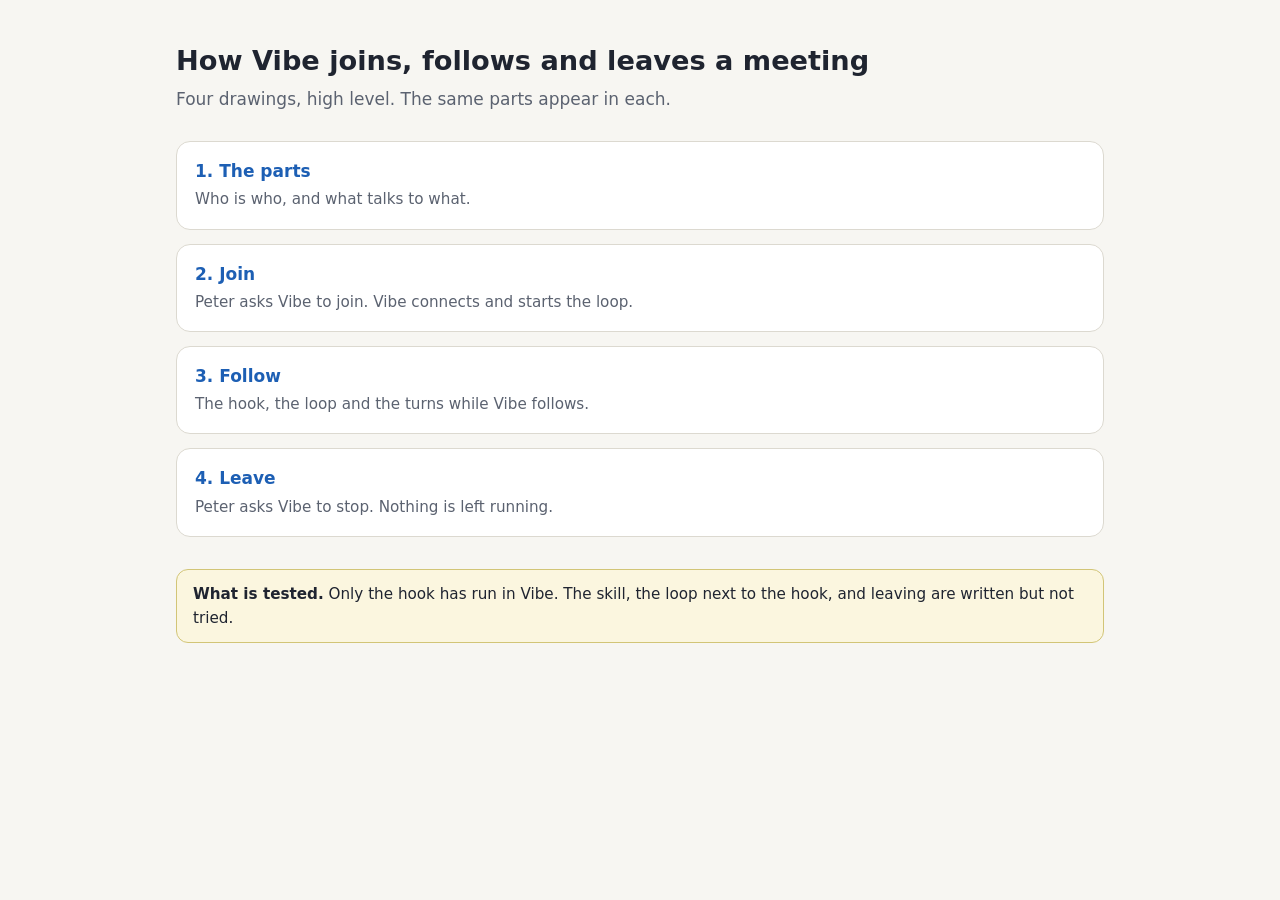
==== docs/drawings/index.html @ e37efb44 "Add HTML drawings: parts, join, follow, leave Co-Authored-By: Claude Fable 5.2 <noreply@anthropic.co" ====
<!doctype html>
<html lang="en"><head><meta charset="utf-8"><meta name="viewport" content="width=device-width, initial-scale=1">
<meta name="color-scheme" content="light dark"><title>How Vibe joins, follows and leaves a meeting</title><link rel="stylesheet" href="style.css"></head><body><main><h1>How Vibe joins, follows and leaves a meeting</h1><p class="lead">Four drawings, high level. The same parts appear in each.</p><ul class="cards"><li><a href="1-parts.html"><b>1. The parts</b><span>Who is who, and what talks to what.</span></a></li><li><a href="2-join.html"><b>2. Join</b><span>Peter asks Vibe to join. Vibe connects and starts the loop.</span></a></li><li><a href="3-follow.html"><b>3. Follow</b><span>The hook, the loop and the turns while Vibe follows.</span></a></li><li><a href="4-leave.html"><b>4. Leave</b><span>Peter asks Vibe to stop. Nothing is left running.</span></a></li></ul><div class="note"><b>What is tested.</b> Only the hook has run in Vibe. The skill, the loop next to the hook, and leaving are written but not tried.</div></main></body></html>
---- docs/drawings/style.css ----
:root {
  --bg: #f7f6f2; --fg: #1f2430; --muted: #5b6270; --line: #5f6776; --box: #ffffff; --box-s: #b9bdc7;
  --pc: #e3efe8; --pc-s: #5c8f74; --pc-g: #eef5f0;
  --ln: #e2ebf8; --ln-s: #5b82b8; --ln-g: #edf2fa;
  --hook: #fcead0; --hook-s: #c07a1c;
  --loop: #eee3f6; --loop-s: #8a5fa8;
  --note: #fbf6df; --note-s: #d2c577;
  --card: #ffffff; --card-s: #dcd9d0; --link: #1d5fb4;
}
@media (prefers-color-scheme: dark) {
  :root {
    --bg: #14171c; --fg: #e6e8ec; --muted: #a1a8b5; --line: #a3abba; --box: #1e232b; --box-s: #4a5160;
    --pc: #1f3329; --pc-s: #5fa584; --pc-g: #171f1b;
    --ln: #1c2a40; --ln-s: #6f9ad4; --ln-g: #171e2b;
    --hook: #3d2c12; --hook-s: #e0a24a;
    --loop: #2e2240; --loop-s: #b58ad6;
    --note: #2d2a17; --note-s: #8b8244;
    --card: #1b1f26; --card-s: #343a46; --link: #8ab4f8;
  }
}
* { box-sizing: border-box; }
body { margin: 0; background: var(--bg); color: var(--fg);
  font: 17px/1.6 system-ui, -apple-system, "Segoe UI", Roboto, sans-serif; }
main { max-width: 960px; margin: 0 auto; padding: 24px 16px 56px; }
a { color: var(--link); }
h1 { font-size: 1.7rem; line-height: 1.25; margin: 20px 0 8px; }
h2 { font-size: 1.15rem; margin: 32px 0 8px; }
p { margin: 0 0 12px; }
.nav { display: flex; justify-content: space-between; gap: 12px; flex-wrap: wrap; font-size: .95rem; }
.nav a { text-decoration: none; padding: 4px 0; }
.nav a:hover { text-decoration: underline; }
.fig { overflow-x: auto; margin: 24px 0 8px; padding: 12px; background: var(--card); border: 1px solid var(--card-s); border-radius: 16px; }
svg { display: block; width: 100%; height: auto; }
ol.steps { padding-left: 1.4em; } ol.steps li { margin: 0 0 8px; padding-left: 4px; }
.note { margin-top: 32px; padding: 12px 16px; background: var(--note); border: 1px solid var(--note-s); border-radius: 12px; font-size: .95rem; }
.cards { list-style: none; padding: 0; margin: 28px 0; display: grid; gap: 14px; }
.cards a { display: block; padding: 16px 18px; background: var(--card); border: 1px solid var(--card-s); border-radius: 14px; text-decoration: none; color: var(--fg); }
.cards a:hover { border-color: var(--link); }
.cards b { display: block; color: var(--link); }
.cards span { color: var(--muted); font-size: .95rem; }
.lead { color: var(--muted); }

/* svg parts */
svg text { fill: var(--fg); font-family: inherit; }
.m { font-size: 16px; } .s { font-size: 14px; fill: var(--muted); } .h { font-size: 16px; font-weight: 600; } .g { font-size: 15px; font-weight: 600; fill: var(--muted); }
.mid { text-anchor: middle; } .end { text-anchor: end; } .start { text-anchor: start; }
.life { stroke: var(--box-s); stroke-width: 2; stroke-dasharray: 5 6; }
.arrow { stroke: var(--line); stroke-width: 2; fill: none; }
.dash { stroke-dasharray: 7 5; }
.head { fill: var(--line); }
.badge { fill: var(--fg); } .badge-t { fill: var(--bg); font-size: 13px; font-weight: 700; text-anchor: middle; }
.box { fill: var(--box); stroke: var(--box-s); stroke-width: 2; }
.c-pc { fill: var(--pc); stroke: var(--pc-s); stroke-width: 2; }
.c-ln { fill: var(--ln); stroke: var(--ln-s); stroke-width: 2; }
.c-hook { fill: var(--hook); stroke: var(--hook-s); stroke-width: 2.5; }
.c-loop { fill: var(--loop); stroke: var(--loop-s); stroke-width: 2.5; }
.c-note { fill: var(--note); stroke: var(--note-s); stroke-width: 1.5; }
.grp-pc { fill: var(--pc-g); stroke: var(--pc-s); stroke-width: 1.5; stroke-dasharray: 2 0; }
.grp-ln { fill: var(--ln-g); stroke: var(--ln-s); stroke-width: 1.5; }
.rep { fill: none; stroke: var(--hook-s); stroke-width: 2.5; stroke-dasharray: 9 6; }
.rep-tab { fill: var(--hook); stroke: var(--hook-s); stroke-width: 2; }
.arrow.mut { stroke: var(--loop-s); }
.hint { display: none; color: var(--muted); font-size: .85rem; margin: 6px 0 0; }
@media (max-width: 700px) { .hint { display: block; } }
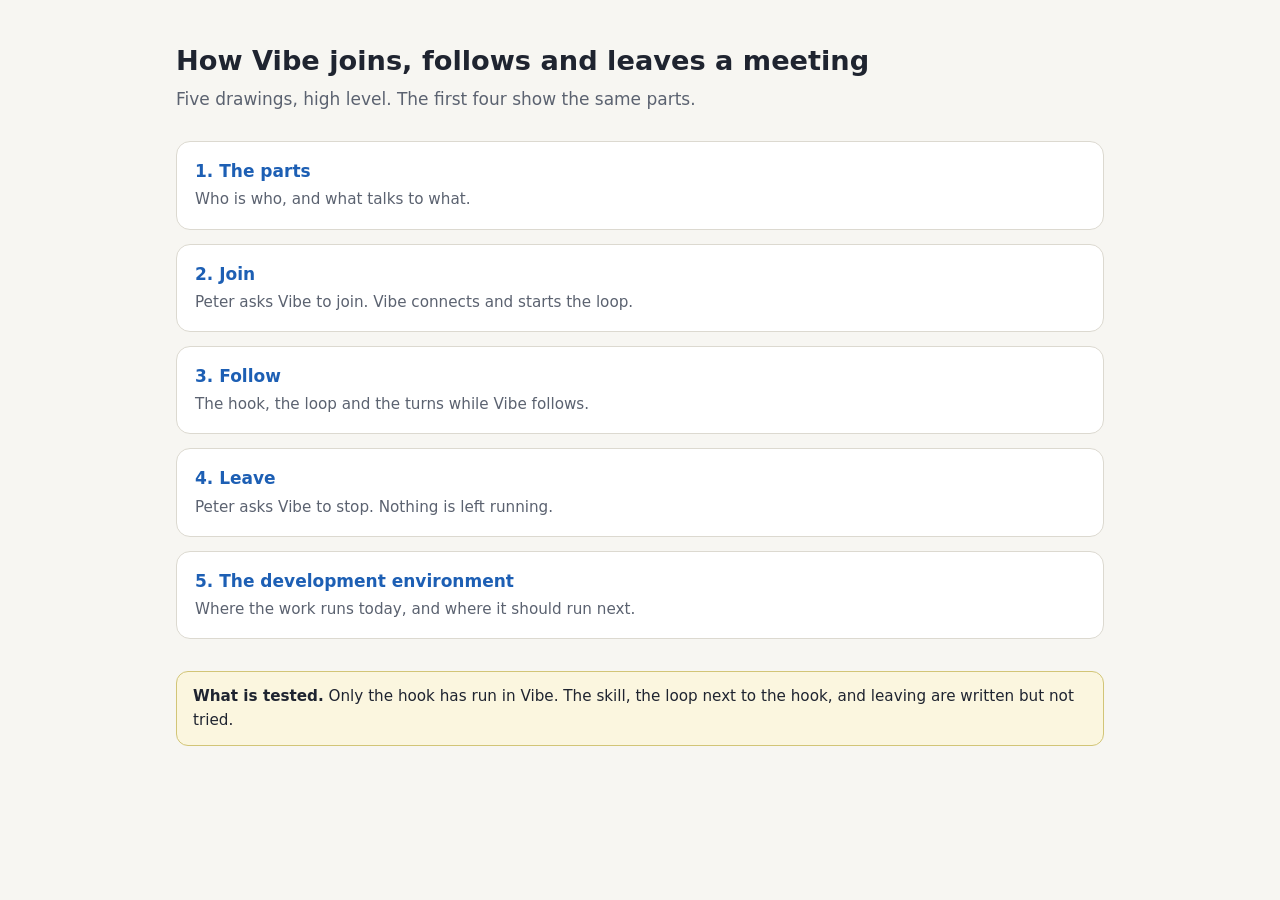
==== commit 66d9e199: "Add drawing 5: the development environment, today and next Co-Authored-By: Claude Fable 5.2 <noreply" ====
--- a/docs/drawings/index.html
+++ b/docs/drawings/index.html
@@ -1,3 +1,3 @@
 <!doctype html>
 <html lang="en"><head><meta charset="utf-8"><meta name="viewport" content="width=device-width, initial-scale=1">
-<meta name="color-scheme" content="light dark"><title>How Vibe joins, follows and leaves a meeting</title><link rel="stylesheet" href="style.css"></head><body><main><h1>How Vibe joins, follows and leaves a meeting</h1><p class="lead">Four drawings, high level. The same parts appear in each.</p><ul class="cards"><li><a href="1-parts.html"><b>1. The parts</b><span>Who is who, and what talks to what.</span></a></li><li><a href="2-join.html"><b>2. Join</b><span>Peter asks Vibe to join. Vibe connects and starts the loop.</span></a></li><li><a href="3-follow.html"><b>3. Follow</b><span>The hook, the loop and the turns while Vibe follows.</span></a></li><li><a href="4-leave.html"><b>4. Leave</b><span>Peter asks Vibe to stop. Nothing is left running.</span></a></li></ul><div class="note"><b>What is tested.</b> Only the hook has run in Vibe. The skill, the loop next to the hook, and leaving are written but not tried.</div></main></body></html>+<meta name="color-scheme" content="light dark"><title>How Vibe joins, follows and leaves a meeting</title><link rel="stylesheet" href="style.css"></head><body><main><h1>How Vibe joins, follows and leaves a meeting</h1><p class="lead">Five drawings, high level. The first four show the same parts.</p><ul class="cards"><li><a href="1-parts.html"><b>1. The parts</b><span>Who is who, and what talks to what.</span></a></li><li><a href="2-join.html"><b>2. Join</b><span>Peter asks Vibe to join. Vibe connects and starts the loop.</span></a></li><li><a href="3-follow.html"><b>3. Follow</b><span>The hook, the loop and the turns while Vibe follows.</span></a></li><li><a href="4-leave.html"><b>4. Leave</b><span>Peter asks Vibe to stop. Nothing is left running.</span></a></li><li><a href="5-dev-environment.html"><b>5. The development environment</b><span>Where the work runs today, and where it should run next.</span></a></li></ul><div class="note"><b>What is tested.</b> Only the hook has run in Vibe. The skill, the loop next to the hook, and leaving are written but not tried.</div></main></body></html>
--- a/docs/drawings/style.css
+++ b/docs/drawings/style.css
@@ -57,6 +57,7 @@
 .c-note { fill: var(--note); stroke: var(--note-s); stroke-width: 1.5; }
 .grp-pc { fill: var(--pc-g); stroke: var(--pc-s); stroke-width: 1.5; stroke-dasharray: 2 0; }
 .grp-ln { fill: var(--ln-g); stroke: var(--ln-s); stroke-width: 1.5; }
+.grp-n { fill: var(--bg); stroke: var(--box-s); stroke-width: 1.5; }
 .rep { fill: none; stroke: var(--hook-s); stroke-width: 2.5; stroke-dasharray: 9 6; }
 .rep-tab { fill: var(--hook); stroke: var(--hook-s); stroke-width: 2; }
 .arrow.mut { stroke: var(--loop-s); }
